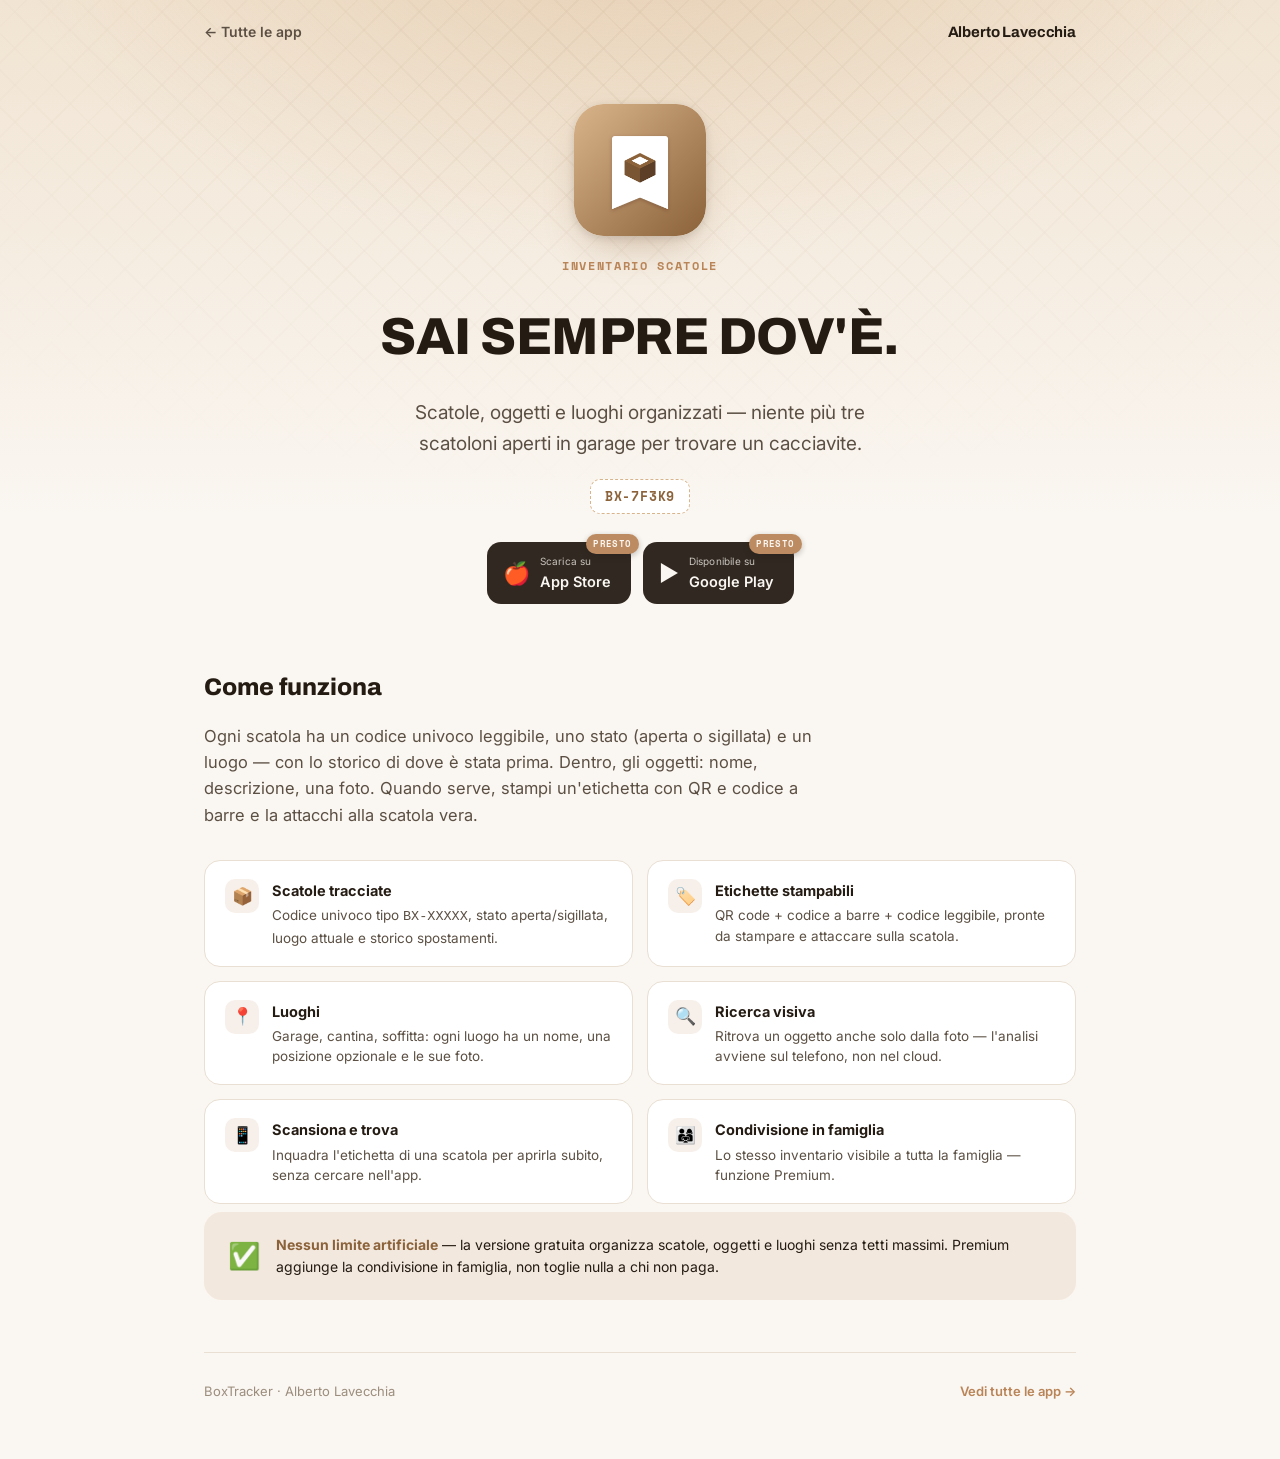
==== boxtracker/index.html @ cb860d1b "Add landing pages for Orma, MediaTracker, BoxTracker One page per app, styled in each app's own bran" ====
<!doctype html>
<html lang="it">
<head>
<meta charset="utf-8">
<meta name="viewport" content="width=device-width, initial-scale=1">
<title>BoxTracker — sai sempre dov'è</title>
<meta name="description" content="BoxTracker organizza le scatole di garage e cantina: scatole, oggetti, luoghi ed etichette stampabili con QR e codice a barre.">
<link rel="icon" href="../assets/boxtracker-icon.png">
<link rel="preconnect" href="https://fonts.googleapis.com">
<link rel="stylesheet" href="https://fonts.googleapis.com/css2?family=Archivo:wght@600;700;800&family=Space+Mono:wght@400;700&family=Inter:wght@400;500;600;700&display=swap">
<link rel="stylesheet" href="../assets/site.css">
<style>
  :root {
    --brand: #B98457;
    --brand-light: #D9B48B;
    --brand-dark: #8B6239;
    --brand-wash: rgba(185, 132, 87, 0.12);
    --brand-shadow: rgba(139, 98, 57, 0.4);
    --paper: #FAF6F1;
    --surface: #FFFFFF;
    --ink: #241B13;
    --ink-muted: #5C5044;
    --ink-faint: #9C8E7E;
    --line: #E9DFD2;
    --font-display: "Archivo", "Inter", sans-serif;
    --font-body: "Inter", system-ui, sans-serif;
    --font-mono: "Space Mono", monospace;
    --display-weight: 800;
  }
  .hero-band {
    background:
      radial-gradient(ellipse 620px 320px at 50% -10%, rgba(217,180,139,0.4), transparent),
      linear-gradient(180deg, #F1E4D2 0%, var(--paper) 78%);
    position: relative; overflow: hidden;
  }
  .hero-band::before {
    content: "";
    position: absolute; inset: 0;
    background-image:
      repeating-linear-gradient(45deg, rgba(139,98,57,0.05) 0 2px, transparent 2px 26px),
      repeating-linear-gradient(-45deg, rgba(139,98,57,0.05) 0 2px, transparent 2px 26px);
    mask-image: radial-gradient(ellipse 70% 60% at 50% 15%, black, transparent);
  }
  .hero-band > .container { position: relative; }
  .hero h1 { text-transform: uppercase; letter-spacing: -0.01em; }
  .code-chip {
    font-family: var(--font-mono); font-weight: 700; font-size: 13px;
    color: var(--brand-dark); background: var(--surface); border: 1.5px dashed var(--brand-light);
    padding: 6px 14px; border-radius: 10px; letter-spacing: 0.06em;
  }
</style>
</head>
<body>
  <div class="hero-band">
    <div class="container">
      <div class="topnav">
        <a class="back" href="../">← Tutte le app</a>
        <a class="wordmark" href="../">Alberto Lavecchia</a>
      </div>
      <div class="hero">
        <img class="hero-icon" src="../assets/boxtracker-icon.png" alt="Icona di BoxTracker">
        <p class="eyebrow">Inventario scatole</p>
        <h1>Sai sempre dov'è.</h1>
        <p class="tagline">Scatole, oggetti e luoghi organizzati — niente più tre scatoloni aperti in garage per trovare un cacciavite.</p>
        <span class="code-chip">BX-7F3K9</span>

        <div class="downloads">
          <a class="store-btn" href="#" aria-disabled="true">
            <span class="glyph">🍎</span>
            <span class="label"><small>Scarica su</small><strong>App Store</strong></span>
            <span class="soon">presto</span>
          </a>
          <a class="store-btn" href="#" aria-disabled="true">
            <span class="glyph">▶</span>
            <span class="label"><small>Disponibile su</small><strong>Google Play</strong></span>
            <span class="soon">presto</span>
          </a>
        </div>
      </div>
    </div>
  </div>

  <div class="container">
    <section class="section">
      <h2>Come funziona</h2>
      <p class="lede">Ogni scatola ha un codice univoco leggibile, uno stato (aperta o sigillata) e un luogo — con lo storico di dove è stata prima. Dentro, gli oggetti: nome, descrizione, una foto. Quando serve, stampi un'etichetta con QR e codice a barre e la attacchi alla scatola vera.</p>

      <div class="feature-grid">
        <div class="feature">
          <div class="icon">📦</div>
          <div><h3>Scatole tracciate</h3><p>Codice univoco tipo <code>BX-XXXXX</code>, stato aperta/sigillata, luogo attuale e storico spostamenti.</p></div>
        </div>
        <div class="feature">
          <div class="icon">🏷️</div>
          <div><h3>Etichette stampabili</h3><p>QR code + codice a barre + codice leggibile, pronte da stampare e attaccare sulla scatola.</p></div>
        </div>
        <div class="feature">
          <div class="icon">📍</div>
          <div><h3>Luoghi</h3><p>Garage, cantina, soffitta: ogni luogo ha un nome, una posizione opzionale e le sue foto.</p></div>
        </div>
        <div class="feature">
          <div class="icon">🔍</div>
          <div><h3>Ricerca visiva</h3><p>Ritrova un oggetto anche solo dalla foto — l'analisi avviene sul telefono, non nel cloud.</p></div>
        </div>
        <div class="feature">
          <div class="icon">📱</div>
          <div><h3>Scansiona e trova</h3><p>Inquadra l'etichetta di una scatola per aprirla subito, senza cercare nell'app.</p></div>
        </div>
        <div class="feature">
          <div class="icon">👨‍👩‍👧</div>
          <div><h3>Condivisione in famiglia</h3><p>Lo stesso inventario visibile a tutta la famiglia — funzione Premium.</p></div>
        </div>
      </div>

      <div class="callout-strip">
        <span class="emoji">✅</span>
        <p><strong>Nessun limite artificiale</strong> — la versione gratuita organizza scatole, oggetti e luoghi senza tetti massimi. Premium aggiunge la condivisione in famiglia, non toglie nulla a chi non paga.</p>
      </div>
    </section>

    <footer class="site-footer">
      <span>BoxTracker · Alberto Lavecchia</span>
      <a href="../">Vedi tutte le app →</a>
    </footer>
  </div>
</body>
</html>
---- assets/site.css ----
/* Shared base for every app page — each page sets its own --brand/--brand-light/
   --brand-dark/--paper/--ink custom properties before this loads its components. */

* { box-sizing: border-box; }
html { scroll-behavior: smooth; }
body {
  margin: 0;
  background: var(--paper);
  color: var(--ink);
  font-family: var(--font-body, "Inter", system-ui, -apple-system, sans-serif);
  font-size: 16px;
  line-height: 1.6;
  -webkit-font-smoothing: antialiased;
}
img { max-width: 100%; display: block; }
a { color: inherit; }

.container {
  max-width: 920px;
  margin: 0 auto;
  padding: 0 24px;
}

/* ---------- top nav ---------- */
.topnav {
  display: flex;
  align-items: center;
  justify-content: space-between;
  padding: 20px 0;
}
.topnav a.back {
  display: inline-flex;
  align-items: center;
  gap: 6px;
  text-decoration: none;
  font-size: 14px;
  font-weight: 600;
  color: var(--ink-muted);
}
.topnav .wordmark {
  font-family: var(--font-display, "Inter", sans-serif);
  font-weight: 700;
  font-size: 15px;
  letter-spacing: -0.01em;
  color: var(--ink);
  text-decoration: none;
}

/* ---------- hero ---------- */
.hero {
  padding: 40px 0 56px;
  display: flex;
  flex-direction: column;
  align-items: center;
  text-align: center;
  gap: 20px;
}
.hero-icon {
  width: 132px;
  height: 132px;
  border-radius: 30px;
  box-shadow: 0 18px 40px -14px var(--brand-shadow, rgba(0,0,0,0.35)), 0 2px 8px rgba(0,0,0,0.12);
}
.hero .eyebrow {
  font-family: var(--font-mono, "IBM Plex Mono", monospace);
  font-size: 12px;
  font-weight: 600;
  letter-spacing: 0.14em;
  text-transform: uppercase;
  color: var(--brand);
  margin: 0;
}
.hero h1 {
  font-family: var(--font-display, "Inter", sans-serif);
  font-size: clamp(34px, 6vw, 52px);
  font-weight: var(--display-weight, 700);
  margin: 0;
  color: var(--ink);
  text-wrap: balance;
}
.hero .tagline {
  font-size: 19px;
  color: var(--ink-muted);
  max-width: 44ch;
  margin: 0;
  text-wrap: balance;
}

/* ---------- download buttons ---------- */
.downloads {
  display: flex;
  gap: 12px;
  flex-wrap: wrap;
  justify-content: center;
  margin-top: 8px;
}
.store-btn {
  display: flex;
  align-items: center;
  gap: 10px;
  text-decoration: none;
  background: var(--ink);
  color: var(--paper);
  border-radius: 14px;
  padding: 11px 20px 11px 16px;
  font-size: 14px;
  opacity: 0.94;
  transition: transform 0.15s ease, opacity 0.15s ease;
  position: relative;
}
.store-btn:hover { transform: translateY(-1px); opacity: 1; }
.store-btn .glyph { font-size: 22px; line-height: 1; }
.store-btn .label { display: flex; flex-direction: column; align-items: flex-start; gap: 1px; }
.store-btn .label small { font-size: 10px; opacity: 0.75; letter-spacing: 0.02em; }
.store-btn .label strong { font-size: 14.5px; font-weight: 600; }
.store-btn .soon {
  position: absolute;
  top: -8px;
  right: -8px;
  background: var(--brand);
  color: var(--paper);
  font-family: var(--font-mono, "IBM Plex Mono", monospace);
  font-size: 9px;
  font-weight: 700;
  letter-spacing: 0.04em;
  padding: 3px 7px;
  border-radius: 999px;
  text-transform: uppercase;
  box-shadow: 0 2px 6px rgba(0,0,0,0.25);
}

/* ---------- section ---------- */
.section { padding: 8px 0 52px; }
.section h2 {
  font-family: var(--font-display, "Inter", sans-serif);
  font-size: 24px;
  font-weight: var(--display-weight, 700);
  color: var(--ink);
  margin: 0 0 16px;
}
.lede {
  font-size: 16.5px;
  color: var(--ink-muted);
  max-width: 62ch;
  margin: 0 0 32px;
}

.feature-grid {
  display: grid;
  grid-template-columns: repeat(2, 1fr);
  gap: 14px;
}
.feature {
  background: var(--surface);
  border: 1px solid var(--line);
  border-radius: 16px;
  padding: 18px 20px;
  display: flex;
  gap: 13px;
  align-items: flex-start;
}
.feature .icon {
  width: 34px;
  height: 34px;
  border-radius: 10px;
  background: var(--brand-wash);
  display: flex;
  align-items: center;
  justify-content: center;
  font-size: 17px;
  flex: none;
}
.feature h3 {
  font-size: 14.5px;
  font-weight: 700;
  margin: 0 0 3px;
  color: var(--ink);
}
.feature p {
  font-size: 13.5px;
  color: var(--ink-muted);
  margin: 0;
  line-height: 1.5;
}

.callout-strip {
  background: var(--brand-wash);
  border-radius: 18px;
  padding: 22px 24px;
  display: flex;
  align-items: center;
  gap: 16px;
  margin-top: 8px;
}
.callout-strip .emoji { font-size: 26px; flex: none; }
.callout-strip p { margin: 0; font-size: 14px; color: var(--ink); line-height: 1.55; }
.callout-strip strong { color: var(--brand-dark); }

footer.site-footer {
  border-top: 1px solid var(--line);
  padding: 28px 0 60px;
  display: flex;
  align-items: center;
  justify-content: space-between;
  flex-wrap: wrap;
  gap: 12px;
  font-size: 13px;
  color: var(--ink-faint);
}
footer.site-footer a { color: var(--brand); text-decoration: none; font-weight: 600; }

@media (max-width: 640px) {
  .feature-grid { grid-template-columns: 1fr; }
  .hero { padding: 28px 0 44px; }
}
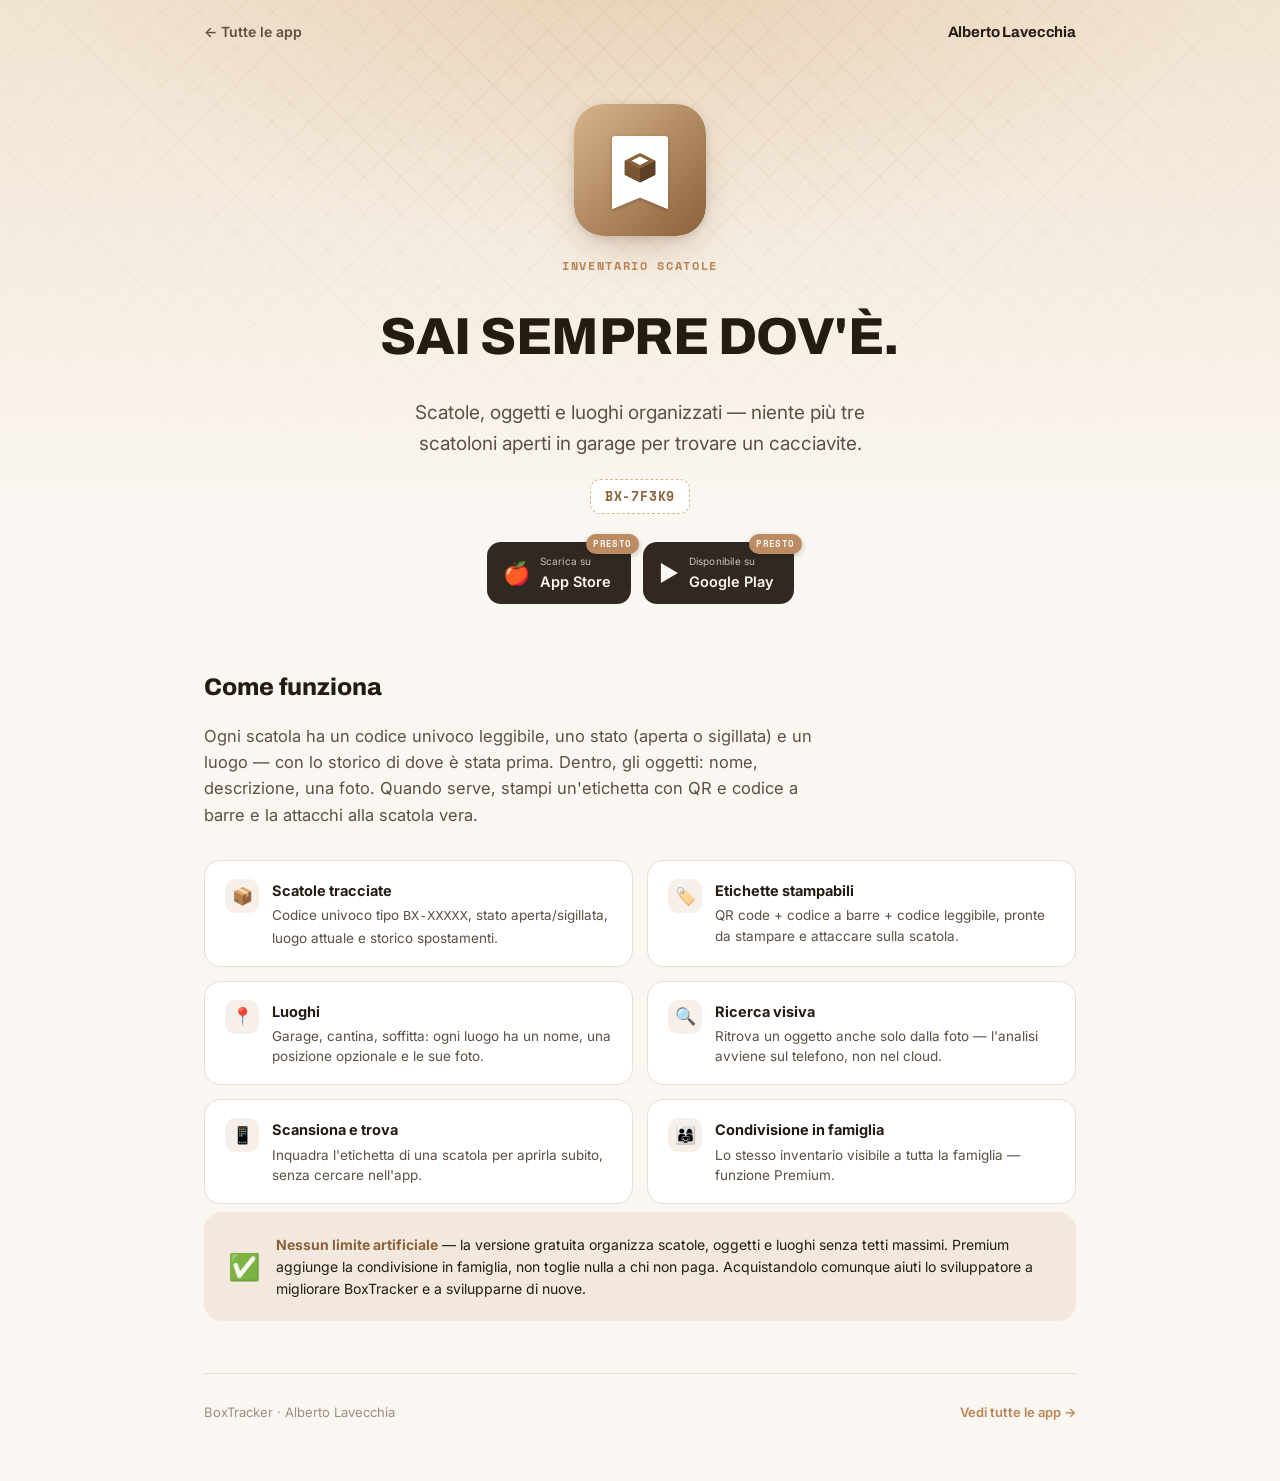
==== commit cc8e66a6: "Note that buying Premium supports future app development Added to the Premium blurb on all three app" ====
--- a/boxtracker/index.html
+++ b/boxtracker/index.html
@@ -114,7 +114,7 @@
 
       <div class="callout-strip">
         <span class="emoji">✅</span>
-        <p><strong>Nessun limite artificiale</strong> — la versione gratuita organizza scatole, oggetti e luoghi senza tetti massimi. Premium aggiunge la condivisione in famiglia, non toglie nulla a chi non paga.</p>
+        <p><strong>Nessun limite artificiale</strong> — la versione gratuita organizza scatole, oggetti e luoghi senza tetti massimi. Premium aggiunge la condivisione in famiglia, non toglie nulla a chi non paga. Acquistandolo comunque aiuti lo sviluppatore a migliorare BoxTracker e a svilupparne di nuove.</p>
       </div>
     </section>
 
